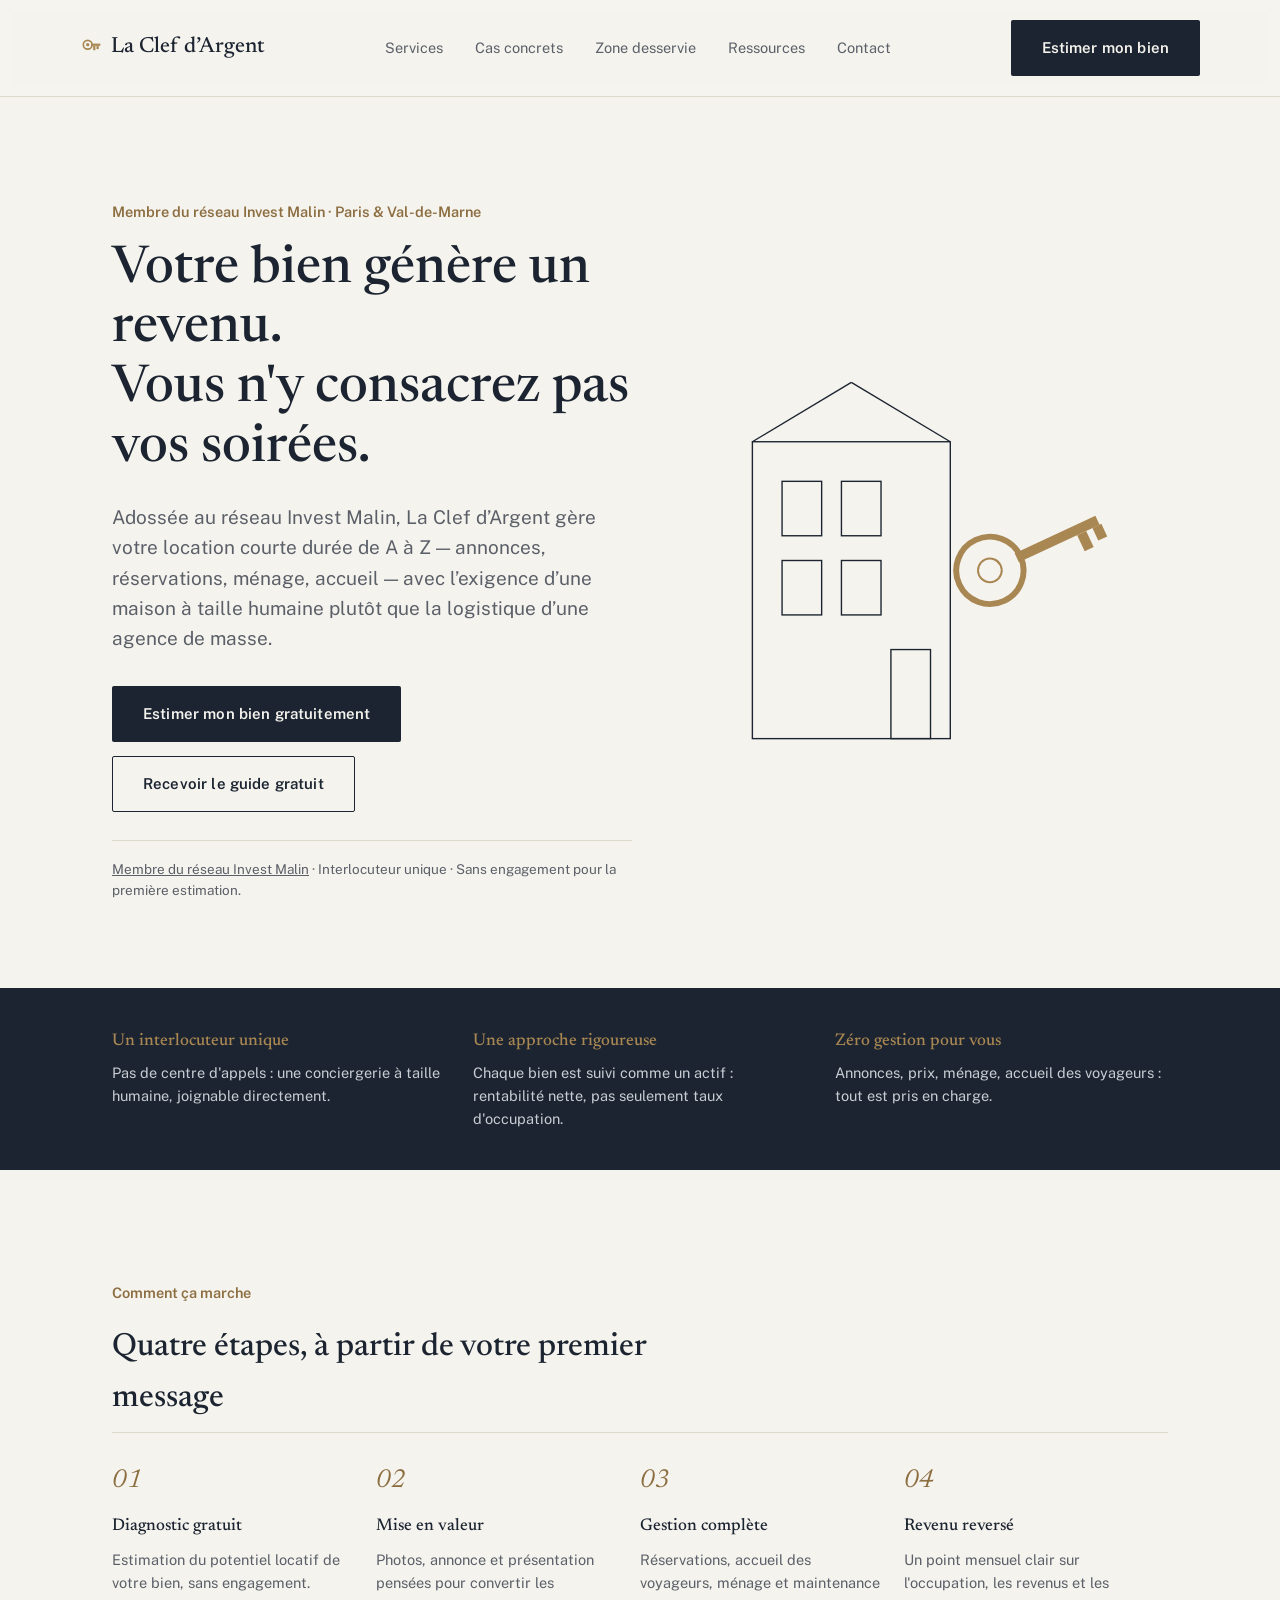
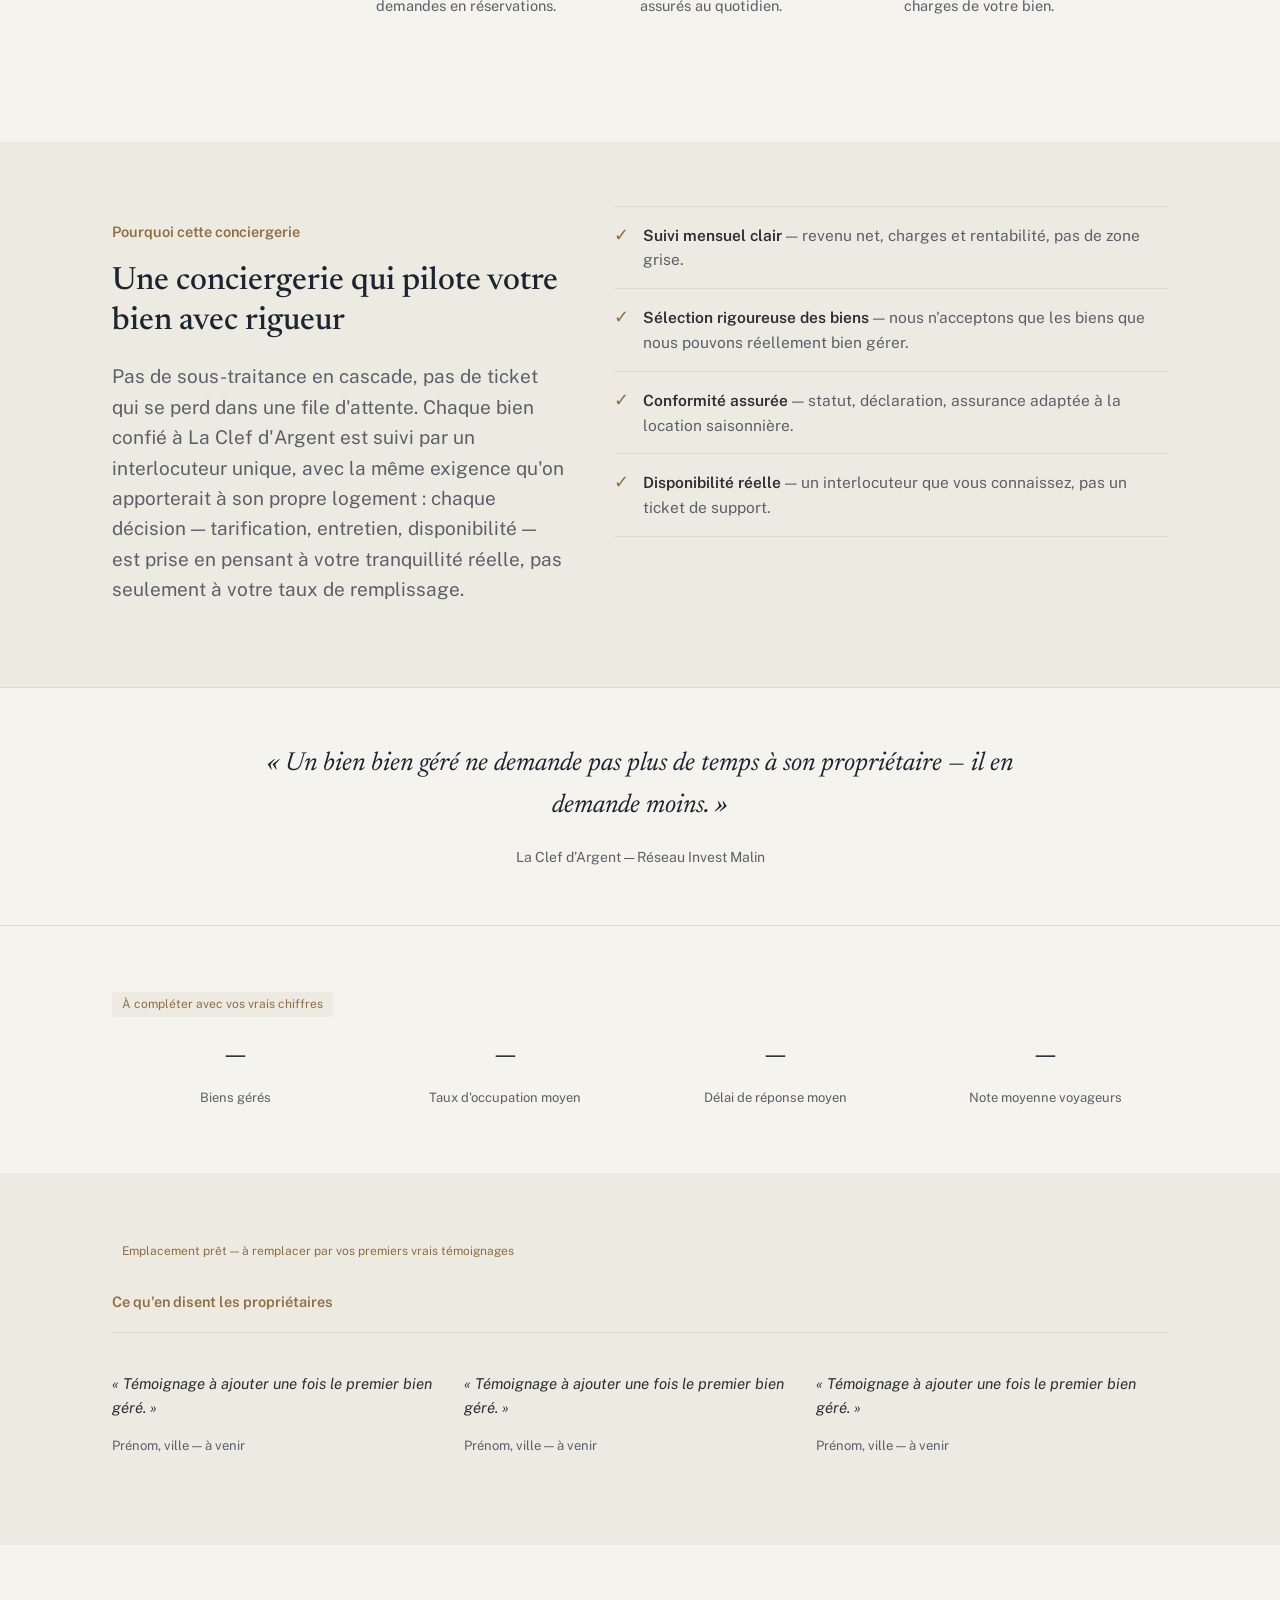
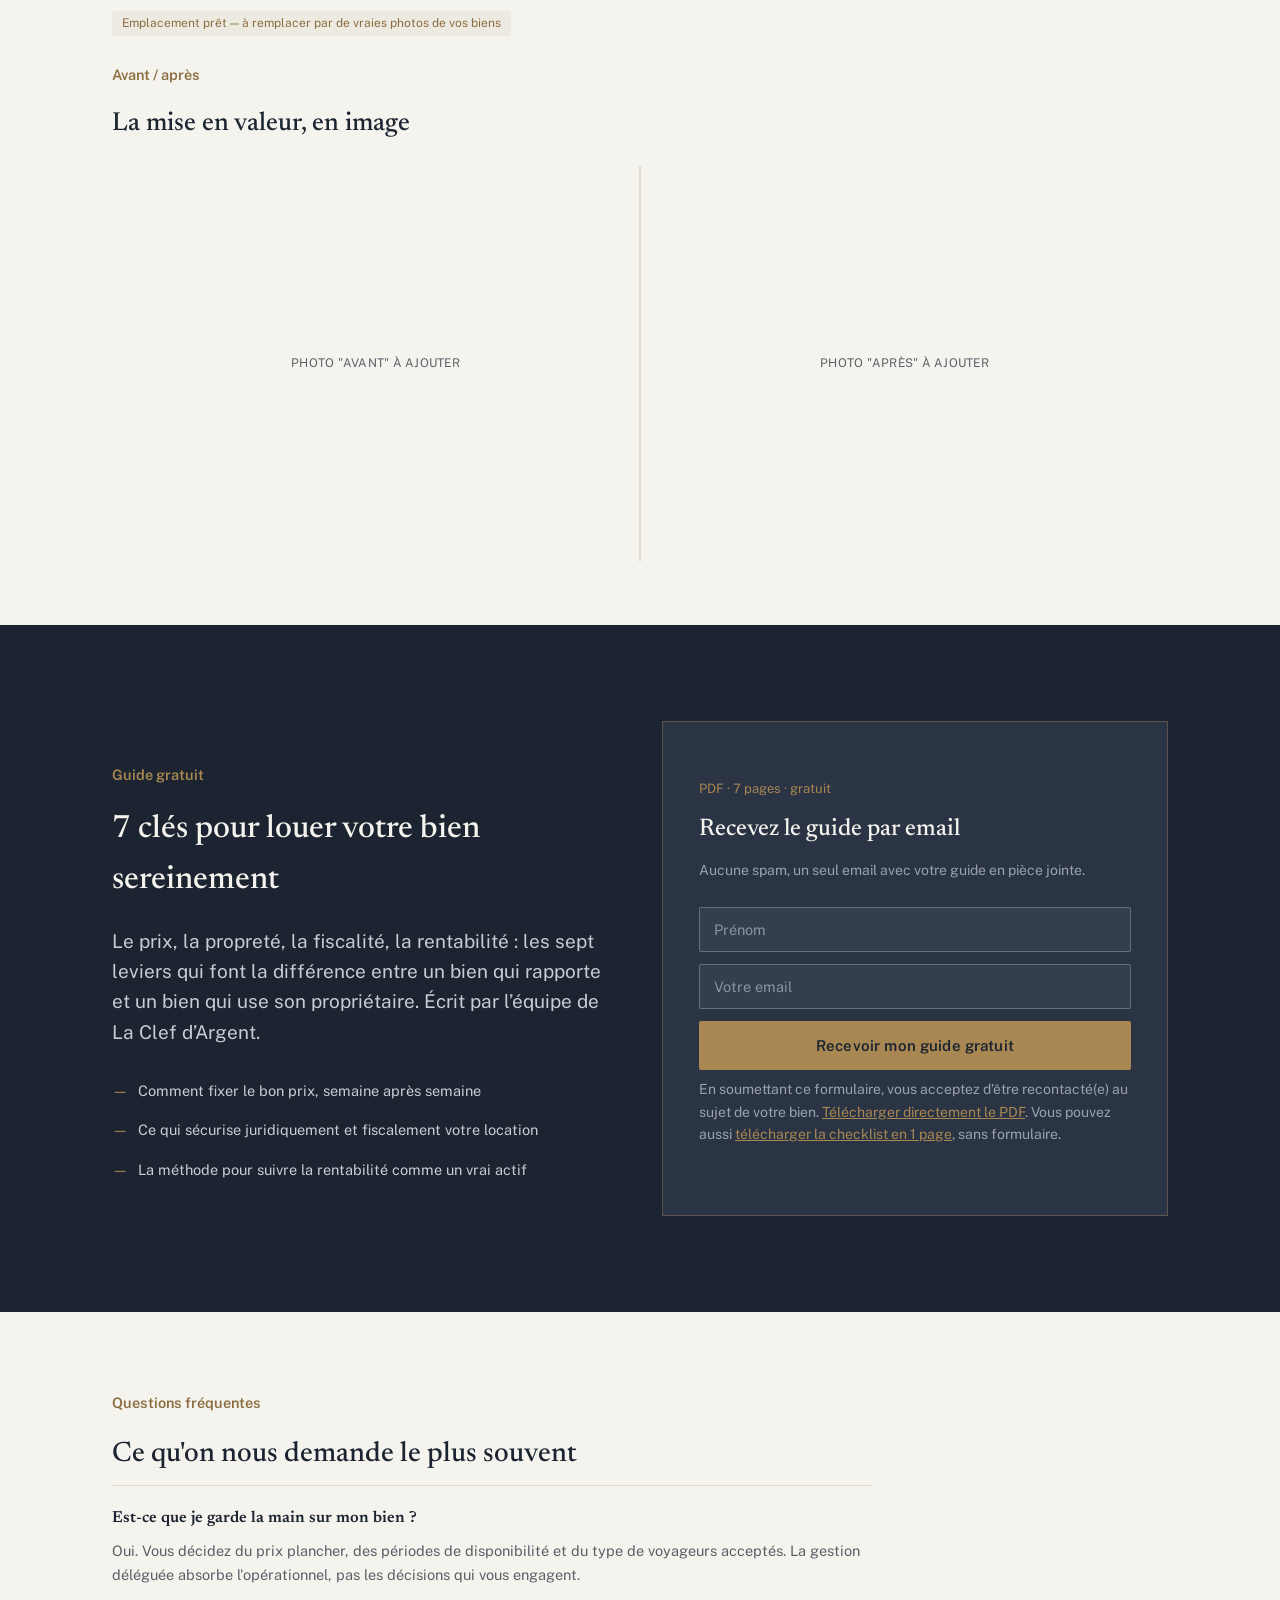
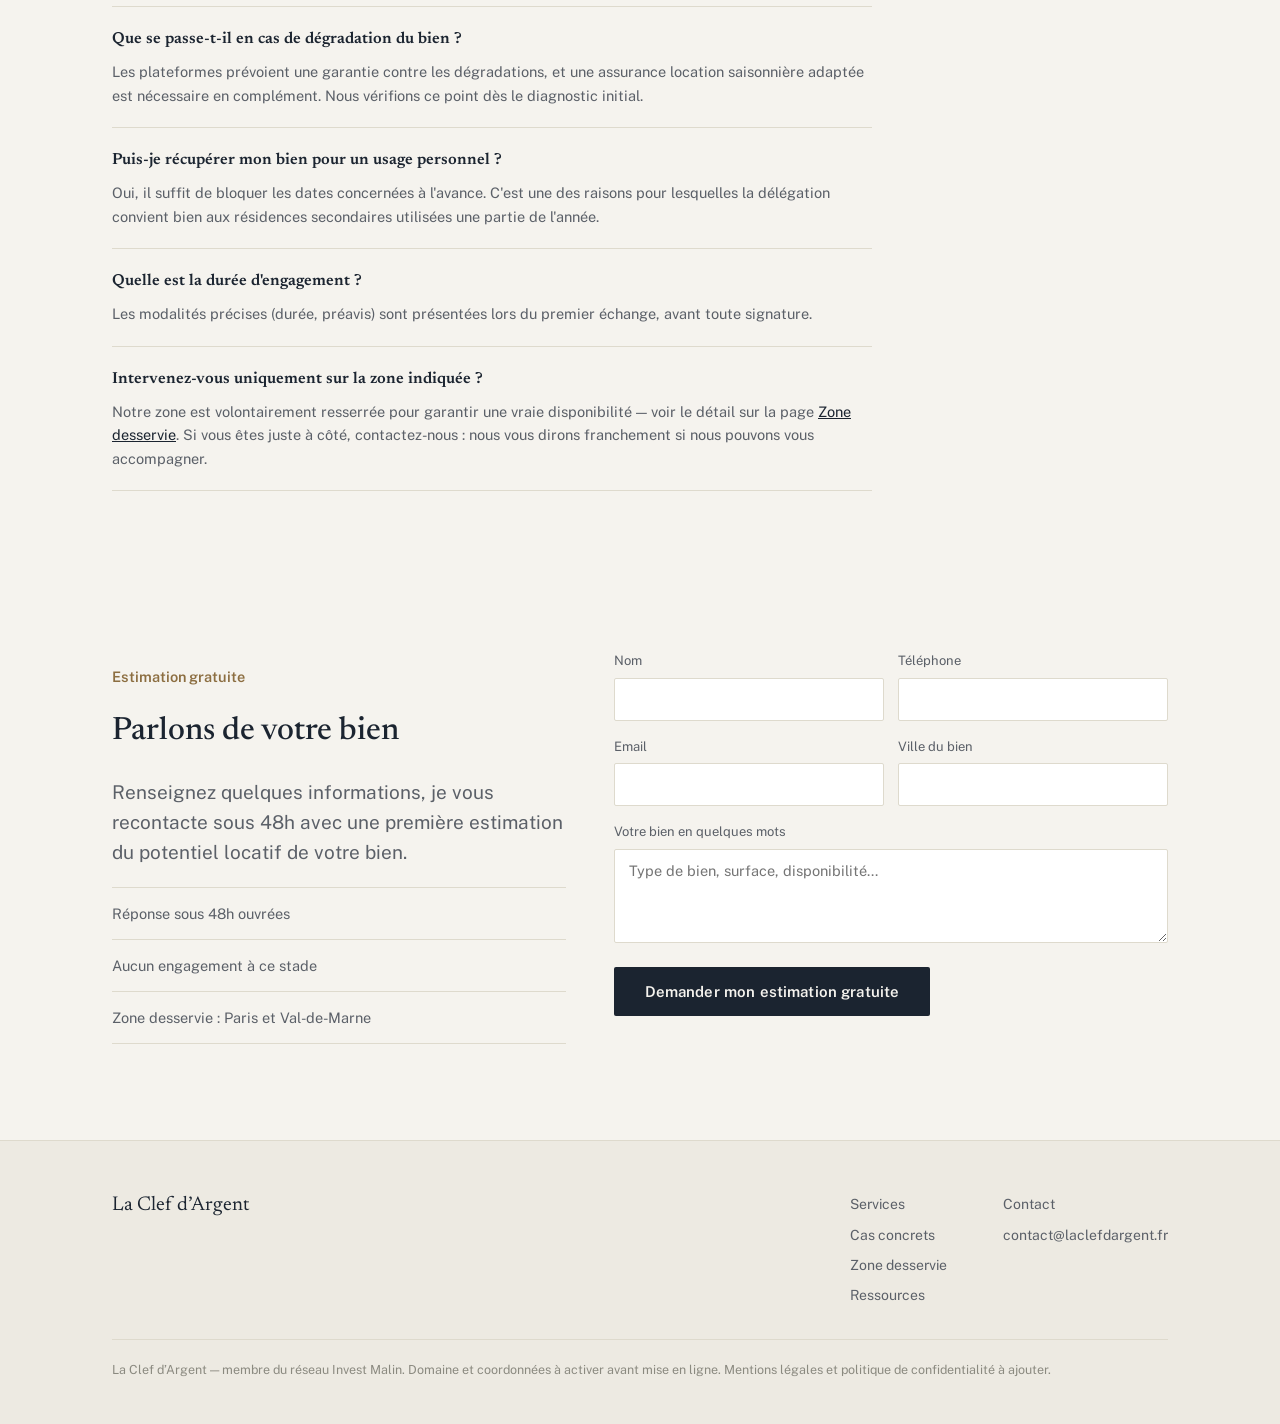
==== index.html @ 1cd30d3f "Add files via upload" ====
<!DOCTYPE html>
<html lang="fr">
<head>
<meta charset="UTF-8">
<meta name="viewport" content="width=device-width, initial-scale=1.0">
<title>La Clef d’Argent — Conciergerie Haut de Gamme | Réseau Invest Malin</title>
<meta name="description" content="La Clef d’Argent, conciergerie haut de gamme membre du réseau Invest Malin. Un interlocuteur unique pour la gestion de votre bien, de A à Z. Guide gratuit et estimation offerte.">
<link rel="preconnect" href="https://fonts.googleapis.com">
<link rel="preconnect" href="https://fonts.gstatic.com" crossorigin>
<link href="https://fonts.googleapis.com/css2?family=Newsreader:ital,opsz,wght@0,6..72,400;0,6..72,500;0,6..72,600;1,6..72,400&family=Public+Sans:wght@400;500;600&display=swap" rel="stylesheet">
<link rel="stylesheet" href="styles.css">
</head>
<body>

<header>
  <div class="wrap nav">
    <a href="#top" class="brand"><span class="brand-mark" aria-hidden="true"><svg viewBox="0 0 40 40" width="22" height="22"><circle cx="14" cy="14" r="8" fill="none" stroke="#A98753" stroke-width="3"/><circle cx="14" cy="14" r="3" fill="#A98753"/><rect x="20" y="12" width="17" height="4" fill="#A98753"/><rect x="30" y="16" width="4" height="6" fill="#A98753"/><rect x="24" y="16" width="4" height="8" fill="#A98753"/></svg></span>La Clef d’Argent</a>
    <nav class="navlinks">
      <a href="services.html">Services</a>
      <a href="cas-concrets.html">Cas concrets</a>
      <a href="zone-desservie.html">Zone desservie</a>
      <a href="ressources.html">Ressources</a>
      <a href="#contact">Contact</a>
    </nav>
    <a href="#contact" class="btn btn-primary nav-cta">Estimer mon bien</a>
  </div>
</header>

<section class="hero" id="top">
  <div class="wrap hero-grid">
    <div>
      <p class="kicker">Membre du réseau Invest Malin · Paris &amp; Val-de-Marne</p>
      <h1>Votre bien génère un revenu.<br>Vous n'y consacrez pas vos soirées.</h1>
      <p class="lead">Adossée au réseau Invest Malin, La Clef d’Argent gère votre location courte durée de A à Z — annonces, réservations, ménage, accueil — avec l’exigence d’une maison à taille humaine plutôt que la logistique d’une agence de masse.</p>
      <div class="hero-ctas">
        <a href="#contact" class="btn btn-primary">Estimer mon bien gratuitement</a>
        <a href="#guide" class="btn btn-outline">Recevoir le guide gratuit</a>
      </div>
      <p class="trust-line"><a href="invest-malin.html" style="color:inherit; text-decoration:underline;">Membre du réseau Invest Malin</a> · Interlocuteur unique · Sans engagement pour la première estimation.</p>
    </div>
    <div aria-hidden="true">
      <svg viewBox="0 0 480 460" xmlns="http://www.w3.org/2000/svg" role="img" aria-label="Illustration d'une clé et d'un immeuble">
        <rect x="0" y="0" width="480" height="460" fill="none"/>
        <g fill="none" stroke="#1B2430" stroke-width="1.4">
          <rect x="60" y="120" width="200" height="300" />
          <rect x="90" y="160" width="40" height="55" />
          <rect x="150" y="160" width="40" height="55" />
          <rect x="90" y="240" width="40" height="55" />
          <rect x="150" y="240" width="40" height="55" />
          <rect x="200" y="330" width="40" height="90" />
          <line x1="60" y1="120" x2="160" y2="60" />
          <line x1="260" y1="120" x2="160" y2="60" />
        </g>
        <g transform="translate(300,250) rotate(-25)">
          <circle cx="0" cy="0" r="34" fill="none" stroke="#A98753" stroke-width="6"/>
          <circle cx="0" cy="0" r="12" fill="#F5F3EE" stroke="#A98753" stroke-width="2"/>
          <rect x="30" y="-5" width="90" height="10" fill="#A98753"/>
          <rect x="95" y="5" width="10" height="18" fill="#A98753"/>
          <rect x="112" y="5" width="10" height="14" fill="#A98753"/>
        </g>
      </svg>
    </div>
  </div>
</section>

<section class="stats">
  <div class="wrap stats-grid">
    <div class="stat">
      <h3>Un interlocuteur unique</h3>
      <p>Pas de centre d'appels : une conciergerie à taille humaine, joignable directement.</p>
    </div>
    <div class="stat">
      <h3>Une approche rigoureuse</h3>
      <p>Chaque bien est suivi comme un actif : rentabilité nette, pas seulement taux d'occupation.</p>
    </div>
    <div class="stat">
      <h3>Zéro gestion pour vous</h3>
      <p>Annonces, prix, ménage, accueil des voyageurs : tout est pris en charge.</p>
    </div>
  </div>
</section>

<section class="section" id="comment">
  <div class="wrap">
    <p class="kicker">Comment ça marche</p>
    <h2 style="font-size:32px; max-width:600px; margin-bottom:8px;">Quatre étapes, à partir de votre premier message</h2>
    <div class="steps">
      <div class="step">
        <div class="step-num">01</div>
        <h3>Diagnostic gratuit</h3>
        <p>Estimation du potentiel locatif de votre bien, sans engagement.</p>
      </div>
      <div class="step">
        <div class="step-num">02</div>
        <h3>Mise en valeur</h3>
        <p>Photos, annonce et présentation pensées pour convertir les demandes en réservations.</p>
      </div>
      <div class="step">
        <div class="step-num">03</div>
        <h3>Gestion complète</h3>
        <p>Réservations, accueil des voyageurs, ménage et maintenance assurés au quotidien.</p>
      </div>
      <div class="step">
        <div class="step-num">04</div>
        <h3>Revenu reversé</h3>
        <p>Un point mensuel clair sur l'occupation, les revenus et les charges de votre bien.</p>
      </div>
    </div>
  </div>
</section>

<section class="section-tight" id="pourquoi" style="background:var(--bone);">
  <div class="wrap split">
    <div>
      <p class="kicker">Pourquoi cette conciergerie</p>
      <h2>Une conciergerie qui pilote votre bien avec rigueur</h2>
      <p class="lead">Pas de sous-traitance en cascade, pas de ticket qui se perd dans une file d'attente. Chaque bien confié à La Clef d'Argent est suivi par un interlocuteur unique, avec la même exigence qu'on apporterait à son propre logement : chaque décision — tarification, entretien, disponibilité — est prise en pensant à votre tranquillité réelle, pas seulement à votre taux de remplissage.</p>
    </div>
    <ul class="checklist">
      <li><span class="check-mark">✓</span><span><strong>Suivi mensuel clair</strong> — revenu net, charges et rentabilité, pas de zone grise.</span></li>
      <li><span class="check-mark">✓</span><span><strong>Sélection rigoureuse des biens</strong> — nous n'acceptons que les biens que nous pouvons réellement bien gérer.</span></li>
      <li><span class="check-mark">✓</span><span><strong>Conformité assurée</strong> — statut, déclaration, assurance adaptée à la location saisonnière.</span></li>
      <li><span class="check-mark">✓</span><span><strong>Disponibilité réelle</strong> — un interlocuteur que vous connaissez, pas un ticket de support.</span></li>
    </ul>
  </div>
</section>

<section class="quote-block">
  <div class="wrap">
    <p>« Un bien bien géré ne demande pas plus de temps à son propriétaire — il en demande moins. »</p>
    <span>La Clef d’Argent — Réseau Invest Malin</span>
  </div>
</section>

<section class="section-tight">
  <div class="wrap">
    <span class="placeholder-note">À compléter avec vos vrais chiffres</span>
    <div class="counters">
      <div>
        <div class="counter-num">—</div>
        <div class="counter-label">Biens gérés</div>
      </div>
      <div>
        <div class="counter-num">—</div>
        <div class="counter-label">Taux d'occupation moyen</div>
      </div>
      <div>
        <div class="counter-num">—</div>
        <div class="counter-label">Délai de réponse moyen</div>
      </div>
      <div>
        <div class="counter-num">—</div>
        <div class="counter-label">Note moyenne voyageurs</div>
      </div>
    </div>
  </div>
</section>

<section class="section-tight" style="background:var(--bone);">
  <div class="wrap">
    <span class="placeholder-note">Emplacement prêt — à remplacer par vos premiers vrais témoignages</span>
    <p class="kicker">Ce qu'en disent les propriétaires</p>
    <div class="testimonial-grid">
      <div class="testimonial">
        <p>« Témoignage à ajouter une fois le premier bien géré. »</p>
        <span>Prénom, ville — à venir</span>
      </div>
      <div class="testimonial">
        <p>« Témoignage à ajouter une fois le premier bien géré. »</p>
        <span>Prénom, ville — à venir</span>
      </div>
      <div class="testimonial">
        <p>« Témoignage à ajouter une fois le premier bien géré. »</p>
        <span>Prénom, ville — à venir</span>
      </div>
    </div>
  </div>
</section>

<section class="section-tight">
  <div class="wrap">
    <span class="placeholder-note">Emplacement prêt — à remplacer par de vraies photos de vos biens</span>
    <p class="kicker">Avant / après</p>
    <h2 style="font-size:26px; max-width:600px; margin-bottom:20px;">La mise en valeur, en image</h2>
    <div class="beforeafter-grid">
      <div class="beforeafter-panel"><span>PHOTO "AVANT" À AJOUTER</span></div>
      <div class="beforeafter-panel"><span>PHOTO "APRÈS" À AJOUTER</span></div>
    </div>
  </div>
</section>

<section class="section guide-section" id="guide">
  <div class="wrap guide-grid">
    <div>
      <p class="kicker" style="color:var(--brass);">Guide gratuit</p>
      <h2>7 clés pour louer votre bien sereinement</h2>
      <p class="lead">Le prix, la propreté, la fiscalité, la rentabilité : les sept leviers qui font la différence entre un bien qui rapporte et un bien qui use son propriétaire. Écrit par l’équipe de La Clef d’Argent.</p>
      <ul class="guide-list">
        <li>Comment fixer le bon prix, semaine après semaine</li>
        <li>Ce qui sécurise juridiquement et fiscalement votre location</li>
        <li>La méthode pour suivre la rentabilité comme un vrai actif</li>
      </ul>
    </div>
    <div class="guide-cover">
      <p class="tag">PDF · 7 pages · gratuit</p>
      <h3>Recevez le guide par email</h3>
      <p>Aucune spam, un seul email avec votre guide en pièce jointe.</p>
      <form class="leadform" id="guideForm">
        <input type="text" name="prenom" placeholder="Prénom" required>
        <input type="email" name="email" placeholder="Votre email" required>
        <button type="submit" class="btn btn-brass">Recevoir mon guide gratuit</button>
        <p class="error-text" id="guideError">Merci de renseigner votre prénom et un email valide.</p>
        <p class="form-success" id="guideSuccess">Merci ! Votre guide est prêt à être téléchargé.</p>
      </form>
      <p class="form-note">En soumettant ce formulaire, vous acceptez d'être recontacté(e) au sujet de votre bien. <a href="./guide-gratuit-la-clef-dargent.pdf" style="color:var(--brass);" download>Télécharger directement le PDF</a>. Vous pouvez aussi <a href="./checklist-avant-de-confier-votre-bien.pdf" style="color:var(--brass);" download>télécharger la checklist en 1 page</a>, sans formulaire.</p>
    </div>
  </div>
</section>

<section class="section-tight">
  <div class="wrap">
    <p class="kicker">Questions fréquentes</p>
    <h2 style="font-size:28px; max-width:600px; margin-bottom:8px;">Ce qu'on nous demande le plus souvent</h2>
    <div style="max-width:760px;">
      <div class="faq-item">
        <h3>Est-ce que je garde la main sur mon bien ?</h3>
        <p>Oui. Vous décidez du prix plancher, des périodes de disponibilité et du type de voyageurs acceptés. La gestion déléguée absorbe l'opérationnel, pas les décisions qui vous engagent.</p>
      </div>
      <div class="faq-item">
        <h3>Que se passe-t-il en cas de dégradation du bien ?</h3>
        <p>Les plateformes prévoient une garantie contre les dégradations, et une assurance location saisonnière adaptée est nécessaire en complément. Nous vérifions ce point dès le diagnostic initial.</p>
      </div>
      <div class="faq-item">
        <h3>Puis-je récupérer mon bien pour un usage personnel ?</h3>
        <p>Oui, il suffit de bloquer les dates concernées à l'avance. C'est une des raisons pour lesquelles la délégation convient bien aux résidences secondaires utilisées une partie de l'année.</p>
      </div>
      <div class="faq-item">
        <h3>Quelle est la durée d'engagement ?</h3>
        <p>Les modalités précises (durée, préavis) sont présentées lors du premier échange, avant toute signature.</p>
      </div>
      <div class="faq-item">
        <h3>Intervenez-vous uniquement sur la zone indiquée ?</h3>
        <p>Notre zone est volontairement resserrée pour garantir une vraie disponibilité — voir le détail sur la page <a href="zone-desservie.html" style="color:var(--navy);">Zone desservie</a>. Si vous êtes juste à côté, contactez-nous : nous vous dirons franchement si nous pouvons vous accompagner.</p>
      </div>
    </div>
  </div>
</section>

<section class="section" id="contact">
  <div class="wrap contact-grid">
    <div>
      <p class="kicker">Estimation gratuite</p>
      <h2>Parlons de votre bien</h2>
      <p class="lead">Renseignez quelques informations, je vous recontacte sous 48h avec une première estimation du potentiel locatif de votre bien.</p>
      <div class="checklist" style="margin-top:12px;">
        <div style="padding:14px 0; border-top:1px solid var(--line); font-size:14.5px; color:var(--ink-soft);">Réponse sous 48h ouvrées</div>
        <div style="padding:14px 0; border-top:1px solid var(--line); font-size:14.5px; color:var(--ink-soft);">Aucun engagement à ce stade</div>
        <div style="padding:14px 0; border-top:1px solid var(--line); border-bottom:1px solid var(--line); font-size:14.5px; color:var(--ink-soft);">Zone desservie : Paris et Val-de-Marne</div>
      </div>
    </div>
    <form class="contact-form" id="contactForm" novalidate>
      <div class="field-row">
        <div class="field">
          <label for="nom">Nom</label>
          <input type="text" id="nom" name="nom" required>
        </div>
        <div class="field">
          <label for="tel">Téléphone</label>
          <input type="tel" id="tel" name="tel" required>
        </div>
      </div>
      <div class="field-row">
        <div class="field">
          <label for="email2">Email</label>
          <input type="email" id="email2" name="email" required>
        </div>
        <div class="field">
          <label for="ville">Ville du bien</label>
          <input type="text" id="ville" name="ville" required>
        </div>
      </div>
      <div class="field">
        <label for="message">Votre bien en quelques mots</label>
        <textarea id="message" name="message" rows="4" placeholder="Type de bien, surface, disponibilité..."></textarea>
      </div>
      <p class="error-text" id="contactError">Merci de renseigner votre nom, téléphone, email et la ville du bien.</p>
      <p class="form-success" id="contactSuccess" style="color:var(--green);">Merci, votre demande a bien été envoyée. Je vous recontacte sous 48h.</p>
      <button type="submit" class="btn btn-primary">Demander mon estimation gratuite</button>
    </form>
  </div>
</section>

<footer>
  <div class="wrap">
    <div class="footer-grid">
      <div class="footer-brand">La Clef d’Argent</div>
      <div class="footer-cols">
        <div>
          <a href="services.html">Services</a>
          <a href="cas-concrets.html">Cas concrets</a>
          <a href="zone-desservie.html">Zone desservie</a>
          <a href="ressources.html">Ressources</a>
        </div>
        <div>
          <a href="#contact">Contact</a>
          <a href="mailto:contact@laclefdargent.fr">contact@laclefdargent.fr</a>
        </div>
      </div>
    </div>
    <p class="fine">La Clef d’Argent — membre du réseau Invest Malin. Domaine et coordonnées à activer avant mise en ligne. Mentions légales et politique de confidentialité à ajouter.</p>
  </div>
</footer>

<script>
  function isValidEmail(v){ return /^[^\s@]+@[^\s@]+\.[^\s@]+$/.test(v); }

  var guideForm = document.getElementById('guideForm');
  guideForm.addEventListener('submit', function(e){
    e.preventDefault();
    var prenom = guideForm.prenom.value.trim();
    var email = guideForm.email.value.trim();
    var err = document.getElementById('guideError');
    var ok = document.getElementById('guideSuccess');
    if(!prenom || !isValidEmail(email)){
      err.style.display = 'block';
      ok.style.display = 'none';
      return;
    }
    err.style.display = 'none';
    ok.style.display = 'block';
    // TODO : brancher ce formulaire sur Formspree, Brevo ou tout service d'emailing
    // pour recevoir les leads et déclencher l'envoi automatique du PDF.
    window.location.href = './guide-gratuit-la-clef-dargent.pdf';
  });

  var contactForm = document.getElementById('contactForm');
  contactForm.addEventListener('submit', function(e){
    e.preventDefault();
    var nom = contactForm.nom.value.trim();
    var tel = contactForm.tel.value.trim();
    var email = contactForm.email.value.trim();
    var ville = contactForm.ville.value.trim();
    var err = document.getElementById('contactError');
    var ok = document.getElementById('contactSuccess');
    if(!nom || !tel || !isValidEmail(email) || !ville){
      err.style.display = 'block';
      ok.style.display = 'none';
      return;
    }
    err.style.display = 'none';
    ok.style.display = 'block';
    contactForm.reset();
    // TODO : brancher ce formulaire sur Formspree, Brevo ou tout service d'emailing
    // pour recevoir les demandes d'estimation par email.
  });
</script>

</body>
</html>
---- styles.css ----
:root{
    --navy:#1B2430;
    --navy-soft:#2A3444;
    --bone:#EDEAE2;
    --bone-2:#F5F3EE;
    --brass:#A98753;
    --brass-dark:#8C6E41;
    --ink:#2B2E33;
    --ink-soft:#5B6068;
    --green:#3F4B3B;
    --line:#DEDACD;
    --danger:#9B4A3F;
  }
  *{box-sizing:border-box;}
  html{scroll-behavior:smooth;}
  body{
    margin:0;
    font-family:'Public Sans', sans-serif;
    color:var(--ink);
    background:var(--bone-2);
    line-height:1.6;
  }
  h1,h2,h3,.serif{font-family:'Newsreader', serif;}
  h1,h2,h3{color:var(--navy); font-weight:500; margin:0;}
  a{color:inherit;}
  img,svg{max-width:100%; display:block;}
  .wrap{max-width:1120px; margin:0 auto; padding:0 32px;}
  .section{padding:96px 0;}
  .section-tight{padding:64px 0;}
  .lead{font-size:19px; color:var(--ink-soft); max-width:640px;}
  .btn{
    display:inline-flex; align-items:center; justify-content:center;
    padding:15px 30px; border-radius:2px; font-size:15px; font-weight:600;
    text-decoration:none; cursor:pointer; border:1px solid transparent;
    font-family:'Public Sans', sans-serif; letter-spacing:.01em;
  }
  .btn-primary{background:var(--navy); color:var(--bone-2);}
  .btn-primary:hover{background:var(--navy-soft);}
  .btn-outline{border-color:var(--navy); color:var(--navy); background:transparent;}
  .btn-outline:hover{background:rgba(27,36,48,0.06);}
  .btn-brass{background:var(--brass); color:var(--navy);}
  .btn-brass:hover{background:var(--brass-dark); color:var(--bone-2);}

  /* Header */
  header{
    position:sticky; top:0; z-index:50;
    background:rgba(245,243,238,0.92); backdrop-filter:blur(6px);
    border-bottom:1px solid var(--line);
  }
  .nav{display:flex; align-items:center; justify-content:space-between; padding:20px 0;}
  .brand{font-family:'Newsreader', serif; font-size:22px; font-weight:500; color:var(--navy); text-decoration:none; display:inline-flex; align-items:center; gap:9px;}
  .brand-mark{display:inline-flex; flex-shrink:0;}
  .brand em{font-style:italic; color:var(--brass-dark);}
  .navlinks{display:flex; gap:32px; align-items:center;}
  .navlinks a{font-size:14.5px; text-decoration:none; color:var(--ink-soft);}
  .navlinks a:hover{color:var(--navy);}
  .nav-cta{display:none;}
  @media(min-width:860px){.nav-cta{display:inline-flex;}}
  .navlinks{display:none;}
  @media(min-width:860px){.navlinks{display:flex;}}

  /* Hero */
  .hero{padding:88px 0 72px; background:var(--bone-2);}
  .hero-grid{display:grid; grid-template-columns:1fr; gap:56px; align-items:center;}
  @media(min-width:900px){.hero-grid{grid-template-columns:1.05fr 0.95fr;}}
  .kicker{color:var(--brass-dark); font-size:14.5px; font-weight:600; margin-bottom:18px;}
  .hero h1{font-size:44px; line-height:1.15; margin-bottom:22px;}
  @media(min-width:640px){.hero h1{font-size:52px;}}
  .hero .lead{margin-bottom:32px;}
  .hero-ctas{display:flex; flex-wrap:wrap; gap:14px; margin-bottom:28px;}
  .trust-line{font-size:13.5px; color:var(--ink-soft); border-top:1px solid var(--line); padding-top:18px; max-width:520px;}

  /* Stats bar */
  .stats{background:var(--navy); color:var(--bone-2); padding:40px 0;}
  .stats-grid{display:grid; grid-template-columns:1fr; gap:28px;}
  @media(min-width:700px){.stats-grid{grid-template-columns:repeat(3,1fr);}}
  .stat h3{color:var(--brass); font-size:17px; margin-bottom:6px;}
  .stat p{color:#C9CDD3; font-size:14.5px; margin:0;}

  /* Steps */
  .steps{display:grid; grid-template-columns:1fr; gap:0;}
  @media(min-width:760px){.steps{grid-template-columns:repeat(4,1fr);}}
  .step{padding:28px 24px 28px 0; border-top:1px solid var(--line);}
  .step-num{font-family:'Newsreader', serif; font-style:italic; color:var(--brass-dark); font-size:26px; margin-bottom:10px;}
  .step h3{font-size:17px; margin-bottom:8px;}
  .step p{font-size:14.5px; color:var(--ink-soft); margin:0;}

  /* Two column editorial */
  .split{display:grid; grid-template-columns:1fr; gap:48px; align-items:start;}
  @media(min-width:900px){.split{grid-template-columns:0.9fr 1.1fr;}}
  .split h2{font-size:32px; margin-bottom:20px; line-height:1.25;}
  .checklist{list-style:none; margin:0; padding:0;}
  .checklist li{display:flex; gap:14px; padding:16px 0; border-top:1px solid var(--line); font-size:15.5px; color:var(--ink-soft);}
  .checklist li:last-child{border-bottom:1px solid var(--line);}
  .checklist strong{color:var(--ink); font-weight:600;}
  .check-mark{color:var(--brass-dark); flex-shrink:0; font-family:'Newsreader',serif; font-size:18px;}

  /* Guide (lead magnet) */
  .guide-section{background:var(--navy); color:var(--bone-2);}
  .guide-grid{display:grid; grid-template-columns:1fr; gap:44px; align-items:center;}
  @media(min-width:900px){.guide-grid{grid-template-columns:1fr 1fr;}}
  .guide-section h2{color:var(--bone-2); font-size:32px; margin-bottom:16px;}
  .guide-section .lead{color:#C9CDD3;}
  .guide-list{margin:24px 0 0; padding:0; list-style:none;}
  .guide-list li{font-size:14.5px; color:#C9CDD3; padding:8px 0; display:flex; gap:10px;}
  .guide-list li:before{content:"—"; color:var(--brass);}
  .guide-cover{
    background:var(--navy-soft); border:1px solid rgba(169,135,83,0.4);
    padding:44px 36px; position:relative;
  }
  .guide-cover .tag{color:var(--brass); font-size:13px; margin-bottom:14px;}
  .guide-cover h3{color:var(--bone-2); font-size:24px; line-height:1.3; margin-bottom:10px;}
  .guide-cover p{color:#9BA2AE; font-size:14px; margin-bottom:26px;}

  form.leadform{display:flex; flex-direction:column; gap:12px;}
  form.leadform input{
    padding:13px 14px; border:1px solid rgba(255,255,255,0.25); background:rgba(255,255,255,0.05);
    color:var(--bone-2); font-family:'Public Sans',sans-serif; font-size:14.5px; border-radius:2px;
  }
  form.leadform input::placeholder{color:#8B93A0;}
  form.leadform input:focus{outline:none; border-color:var(--brass);}
  .form-note{font-size:12px; color:#8B93A0; margin-top:8px;}
  .form-success{display:none; color:#BFD8C6; font-size:14.5px; padding-top:6px;}

  /* Testimonial-style quote */
  .quote-block{border-top:1px solid var(--line); border-bottom:1px solid var(--line); padding:56px 0; text-align:center;}
  .quote-block p{font-family:'Newsreader', serif; font-style:italic; font-size:26px; color:var(--navy); max-width:760px; margin:0 auto 16px;}
  .quote-block span{font-size:14px; color:var(--ink-soft);}

  /* Contact / final CTA */
  .contact-grid{display:grid; grid-template-columns:1fr; gap:48px;}
  @media(min-width:900px){.contact-grid{grid-template-columns:0.9fr 1.1fr;}}
  .contact-grid h2{font-size:32px; margin-bottom:16px;}
  .field-row{display:grid; grid-template-columns:1fr; gap:14px;}
  @media(min-width:560px){.field-row{grid-template-columns:1fr 1fr;}}
  .contact-form label{display:block; font-size:13px; color:var(--ink-soft); margin-bottom:6px;}
  .contact-form input, .contact-form textarea{
    width:100%; padding:12px 14px; border:1px solid var(--line); background:#fff;
    font-family:'Public Sans',sans-serif; font-size:14.5px; border-radius:2px; color:var(--ink);
  }
  .contact-form input:focus, .contact-form textarea:focus{outline:none; border-color:var(--brass-dark);}
  .contact-form .field{margin-bottom:16px;}
  .error-text{color:var(--danger); font-size:12.5px; margin-top:4px; display:none;}

  footer{background:var(--bone); border-top:1px solid var(--line); padding:48px 0 32px;}
  .footer-grid{display:flex; flex-wrap:wrap; justify-content:space-between; gap:24px; margin-bottom:28px;}
  .footer-brand{font-family:'Newsreader', serif; font-size:20px; color:var(--navy);}
  .footer-cols{display:flex; gap:56px; flex-wrap:wrap;}
  .footer-cols div{font-size:14px; color:var(--ink-soft);}
  .footer-cols a{text-decoration:none; color:var(--ink-soft); display:block; padding:4px 0;}
  .footer-cols a:hover{color:var(--navy);}
  .fine{font-size:12.5px; color:#8B8A80; border-top:1px solid var(--line); padding-top:20px;}

/* Content pages (zone desservie, blog) */
.breadcrumb{font-size:13px; color:var(--ink-soft); padding:18px 0 0;}
.breadcrumb a{color:var(--ink-soft); text-decoration:none;}
.breadcrumb a:hover{color:var(--navy);}
.page-hero{padding:36px 0 48px; border-bottom:1px solid var(--line);}
.page-hero h1{font-size:36px; line-height:1.2; max-width:760px;}
@media(min-width:640px){.page-hero h1{font-size:42px;}}
.page-hero .lead{margin-top:16px;}
.article-meta{font-size:13.5px; color:var(--ink-soft); margin-top:14px;}
.prose{max-width:700px;}
.prose p{font-size:16.5px; color:var(--ink); margin:0 0 20px;}
.prose h2{font-size:24px; margin:44px 0 14px;}
.prose h3{font-size:19px; margin:32px 0 10px;}
.prose ul{margin:0 0 20px; padding-left:20px;}
.prose li{font-size:16px; color:var(--ink); margin-bottom:8px;}
.callout{background:var(--bone); border-left:3px solid var(--brass-dark); padding:20px 24px; margin:32px 0; font-size:15px; color:var(--ink-soft);}
.callout strong{color:var(--ink);}

.commune-grid{display:grid; grid-template-columns:1fr; gap:0; margin-top:8px;}
@media(min-width:700px){.commune-grid{grid-template-columns:1fr 1fr;}}
.commune-item{padding:20px 24px 20px 0; border-top:1px solid var(--line);}
.commune-item h3{font-size:17px; margin-bottom:6px;}
.commune-item p{font-size:14.5px; color:var(--ink-soft); margin:0;}

.check-item{display:flex; gap:14px; padding:16px 0; border-top:1px solid var(--line); font-size:15.5px; color:var(--ink-soft); align-items:flex-start;}
.check-item:last-child{border-bottom:1px solid var(--line);}
.check-item strong{color:var(--ink); font-weight:600;}
.check-box{flex-shrink:0; width:18px; height:18px; border:1.5px solid var(--brass-dark); margin-top:2px;}

/* Simulator */
.sim-grid{display:grid; grid-template-columns:1fr; gap:32px;}
@media(min-width:900px){.sim-grid{grid-template-columns:1fr 1fr;}}
.sim-card{background:#fff; border:1px solid var(--line); padding:28px 26px;}
.sim-card h3{font-size:16px; margin-bottom:18px;}
.sim-field{margin-bottom:16px;}
.sim-field label{display:block; font-size:13px; color:var(--ink-soft); margin-bottom:6px;}
.sim-field select, .sim-field input{
  width:100%; padding:11px 12px; border:1px solid var(--line); background:#fff;
  font-family:'Public Sans',sans-serif; font-size:14.5px; border-radius:2px; color:var(--ink);
}
.sim-field select:focus, .sim-field input:focus{outline:none; border-color:var(--brass-dark);}
.sim-field-row{display:grid; grid-template-columns:1fr 1fr; gap:12px;}
.sim-check{display:flex; align-items:center; gap:8px; font-size:13.5px; color:var(--ink-soft); margin-bottom:16px;}
.sim-check input{width:auto;}
.sim-note{font-size:12px; color:var(--ink-soft); margin-top:4px;}
.sim-flag{display:inline-block; font-size:11px; padding:2px 8px; border-radius:2px; margin-left:6px; vertical-align:middle;}
.sim-flag-verified{background:#E4ECE6; color:var(--green);}
.sim-flag-check{background:#F3E8D9; color:var(--brass-dark);}

.sim-result{background:var(--navy); color:var(--bone-2); padding:28px 26px;}
.sim-result h3{color:var(--bone-2); font-size:16px; margin-bottom:18px;}
.sim-line{display:flex; justify-content:space-between; padding:10px 0; border-top:1px solid rgba(255,255,255,0.12); font-size:14px; color:#C9CDD3;}
.sim-line strong{color:var(--bone-2);}
.sim-total{display:flex; justify-content:space-between; padding:16px 0 4px; margin-top:6px; border-top:1px solid var(--brass); font-size:19px; color:var(--brass); font-family:'Newsreader',serif;}
.sim-disclaimer{background:var(--bone); border-left:3px solid var(--brass-dark); padding:16px 20px; font-size:13px; color:var(--ink-soft); margin-top:24px;}

/* Homepage trust sections */
.counters{display:grid; grid-template-columns:repeat(2,1fr); gap:24px; text-align:center;}
@media(min-width:700px){.counters{grid-template-columns:repeat(4,1fr);}}
.counter-num{font-family:'Newsreader',serif; font-size:34px; color:var(--navy);}
.counter-label{font-size:13px; color:var(--ink-soft); margin-top:4px;}

.testimonial-grid{display:grid; grid-template-columns:1fr; gap:0;}
@media(min-width:760px){.testimonial-grid{grid-template-columns:repeat(3,1fr);}}
.testimonial{padding:24px 24px 24px 0; border-top:1px solid var(--line);}
.testimonial p{font-size:15px; color:var(--ink); font-style:italic; margin-bottom:12px;}
.testimonial span{font-size:13px; color:var(--ink-soft);}

.beforeafter-grid{display:grid; grid-template-columns:1fr 1fr; gap:2px; background:var(--line);}
.beforeafter-panel{background:var(--bone-2); aspect-ratio:4/3; display:flex; align-items:center; justify-content:center; flex-direction:column; gap:8px;}
.beforeafter-panel span{font-size:12px; color:var(--ink-soft); letter-spacing:.02em;}

.faq-item{border-top:1px solid var(--line); padding:20px 0;}
.faq-item:last-child{border-bottom:1px solid var(--line);}
.faq-item h3{font-size:16px; margin-bottom:8px; font-weight:600; color:var(--navy);}
.faq-item p{font-size:14.5px; color:var(--ink-soft); margin:0;}

.placeholder-note{font-size:12px; color:var(--brass-dark); background:var(--bone); display:inline-block; padding:3px 10px; border-radius:2px; margin-bottom:12px;}
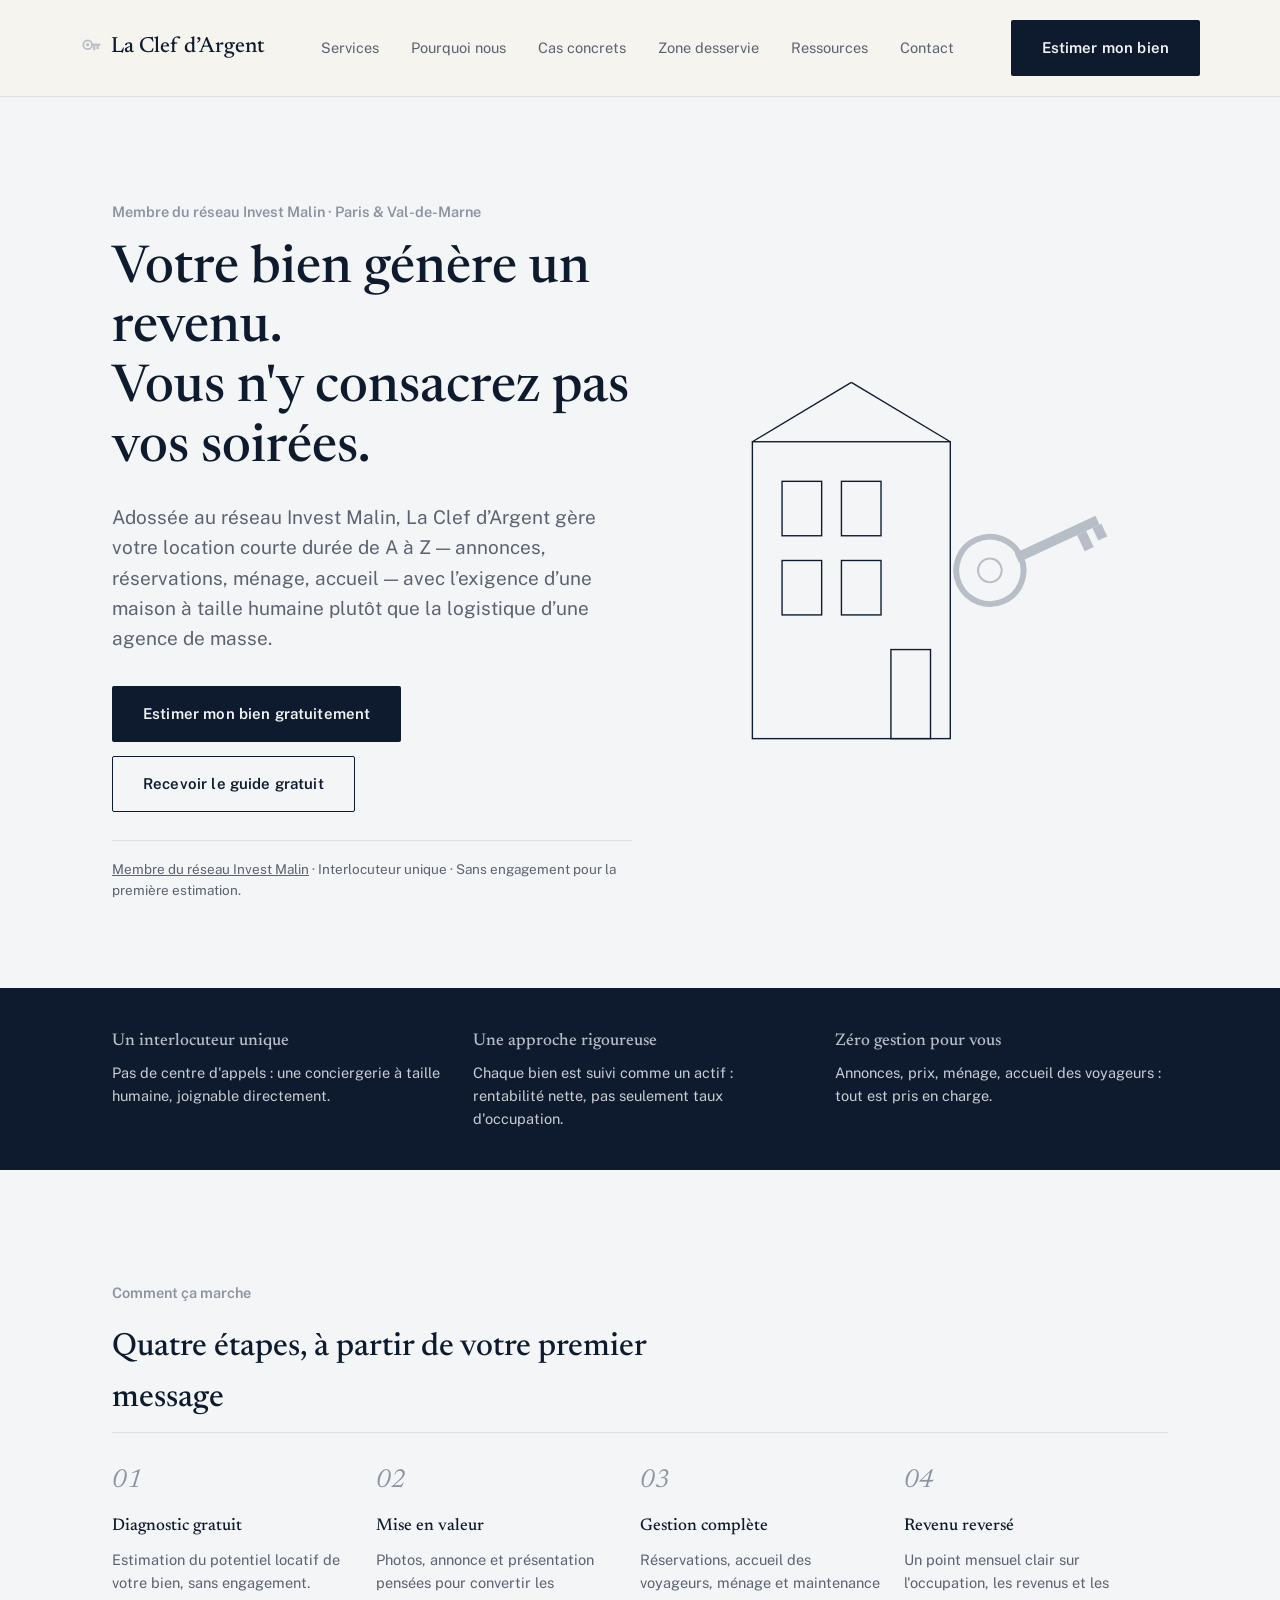
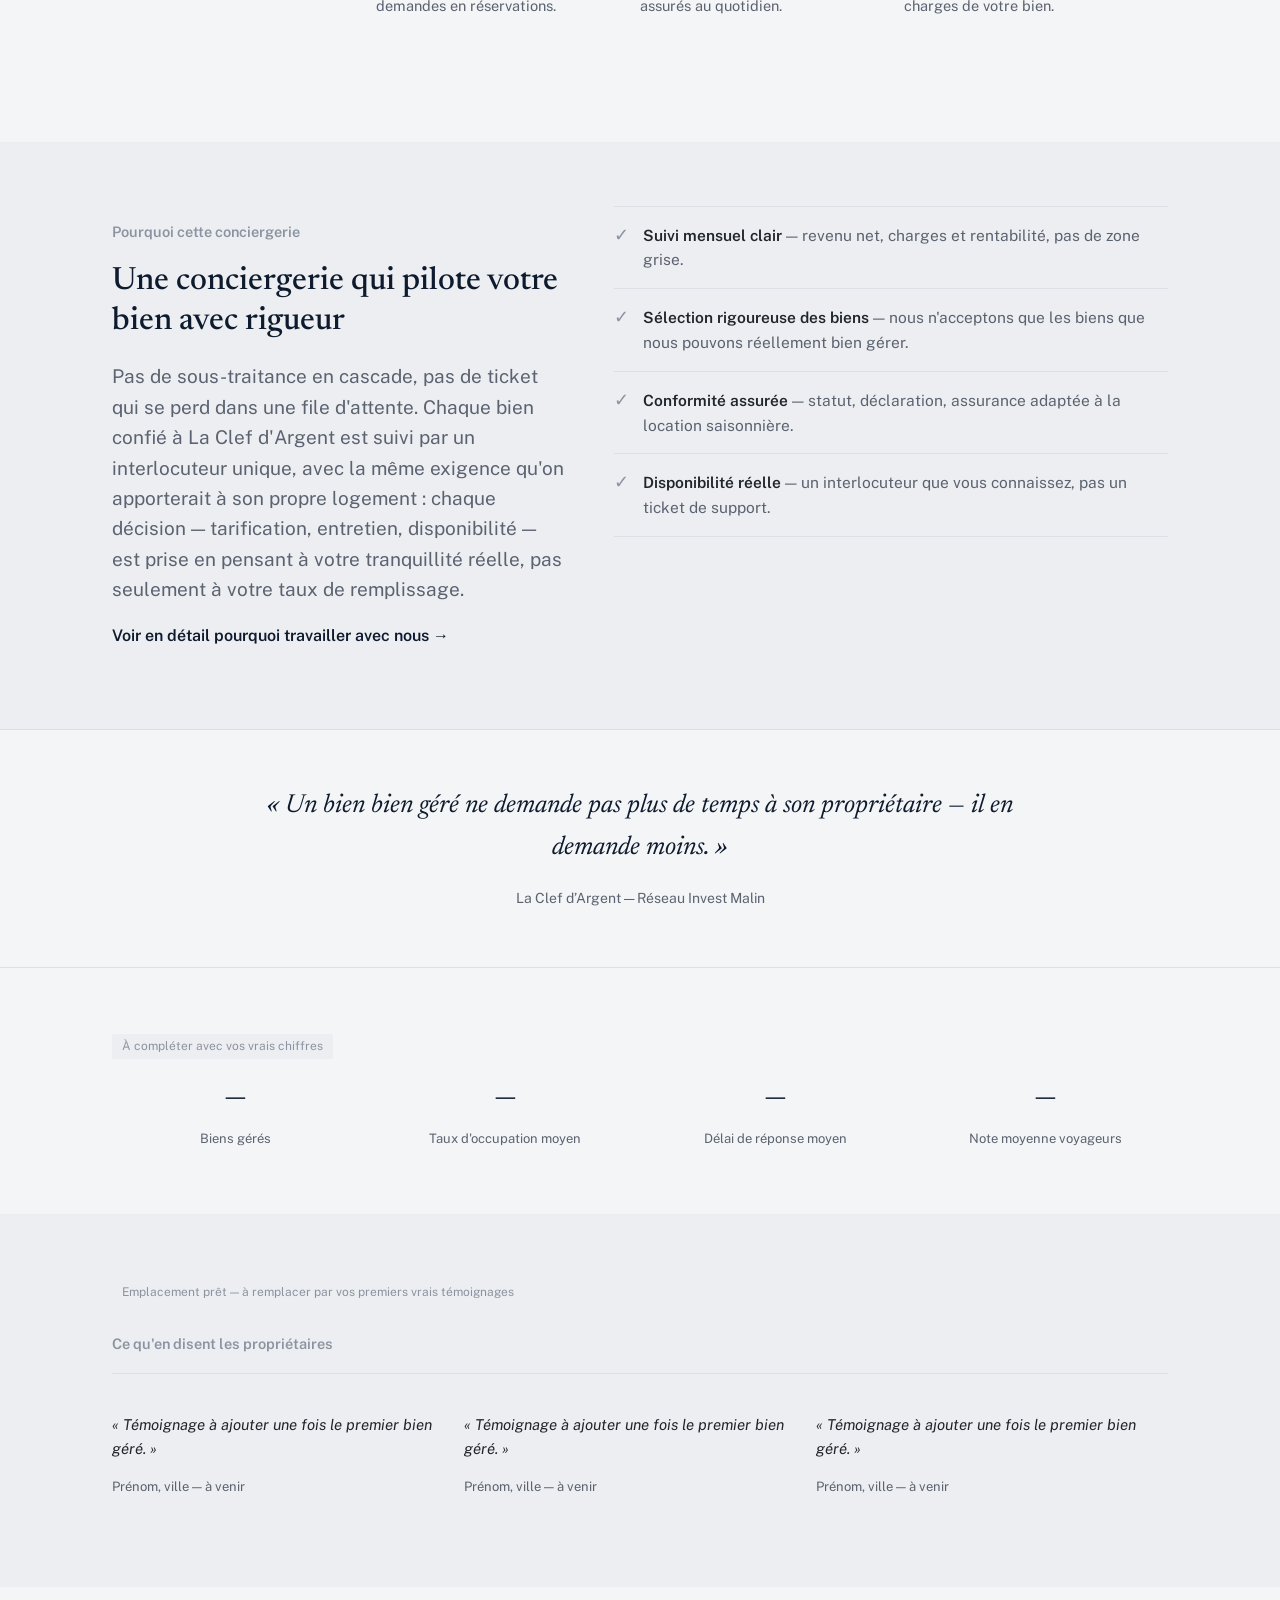
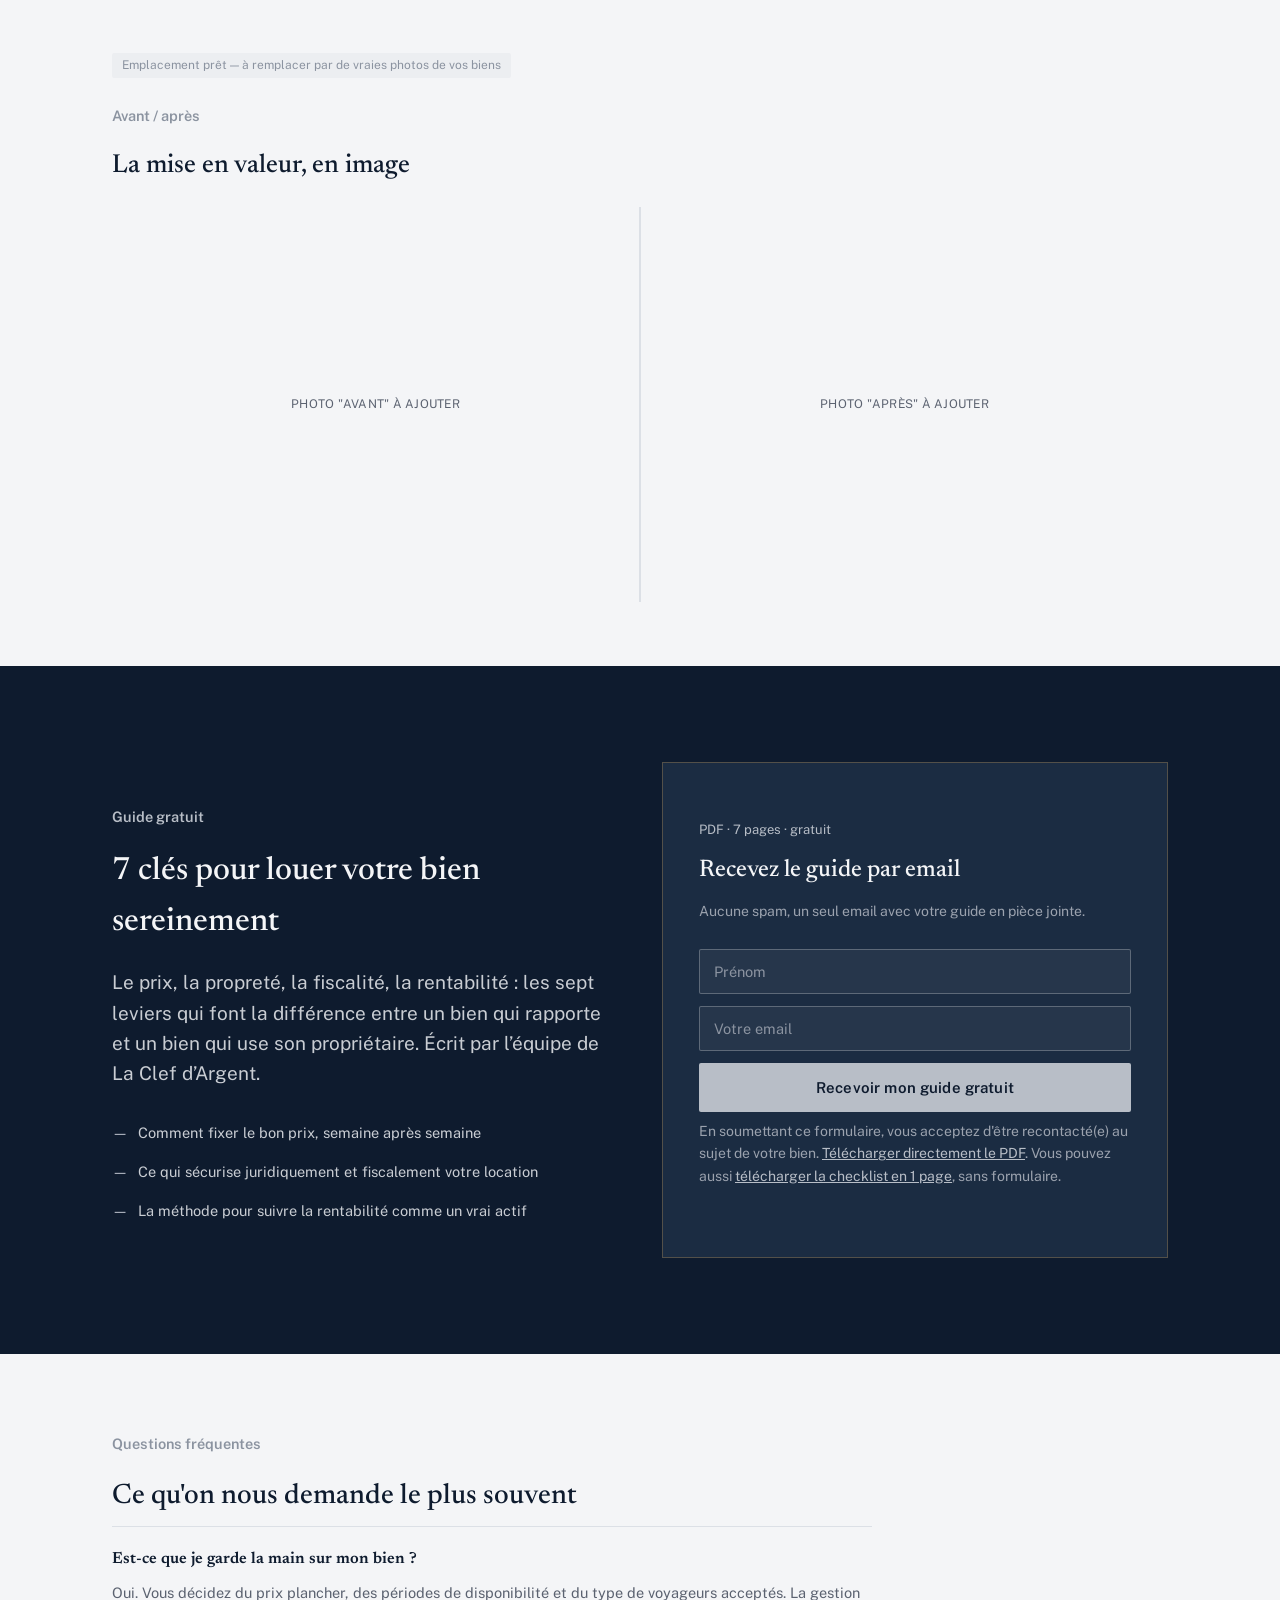
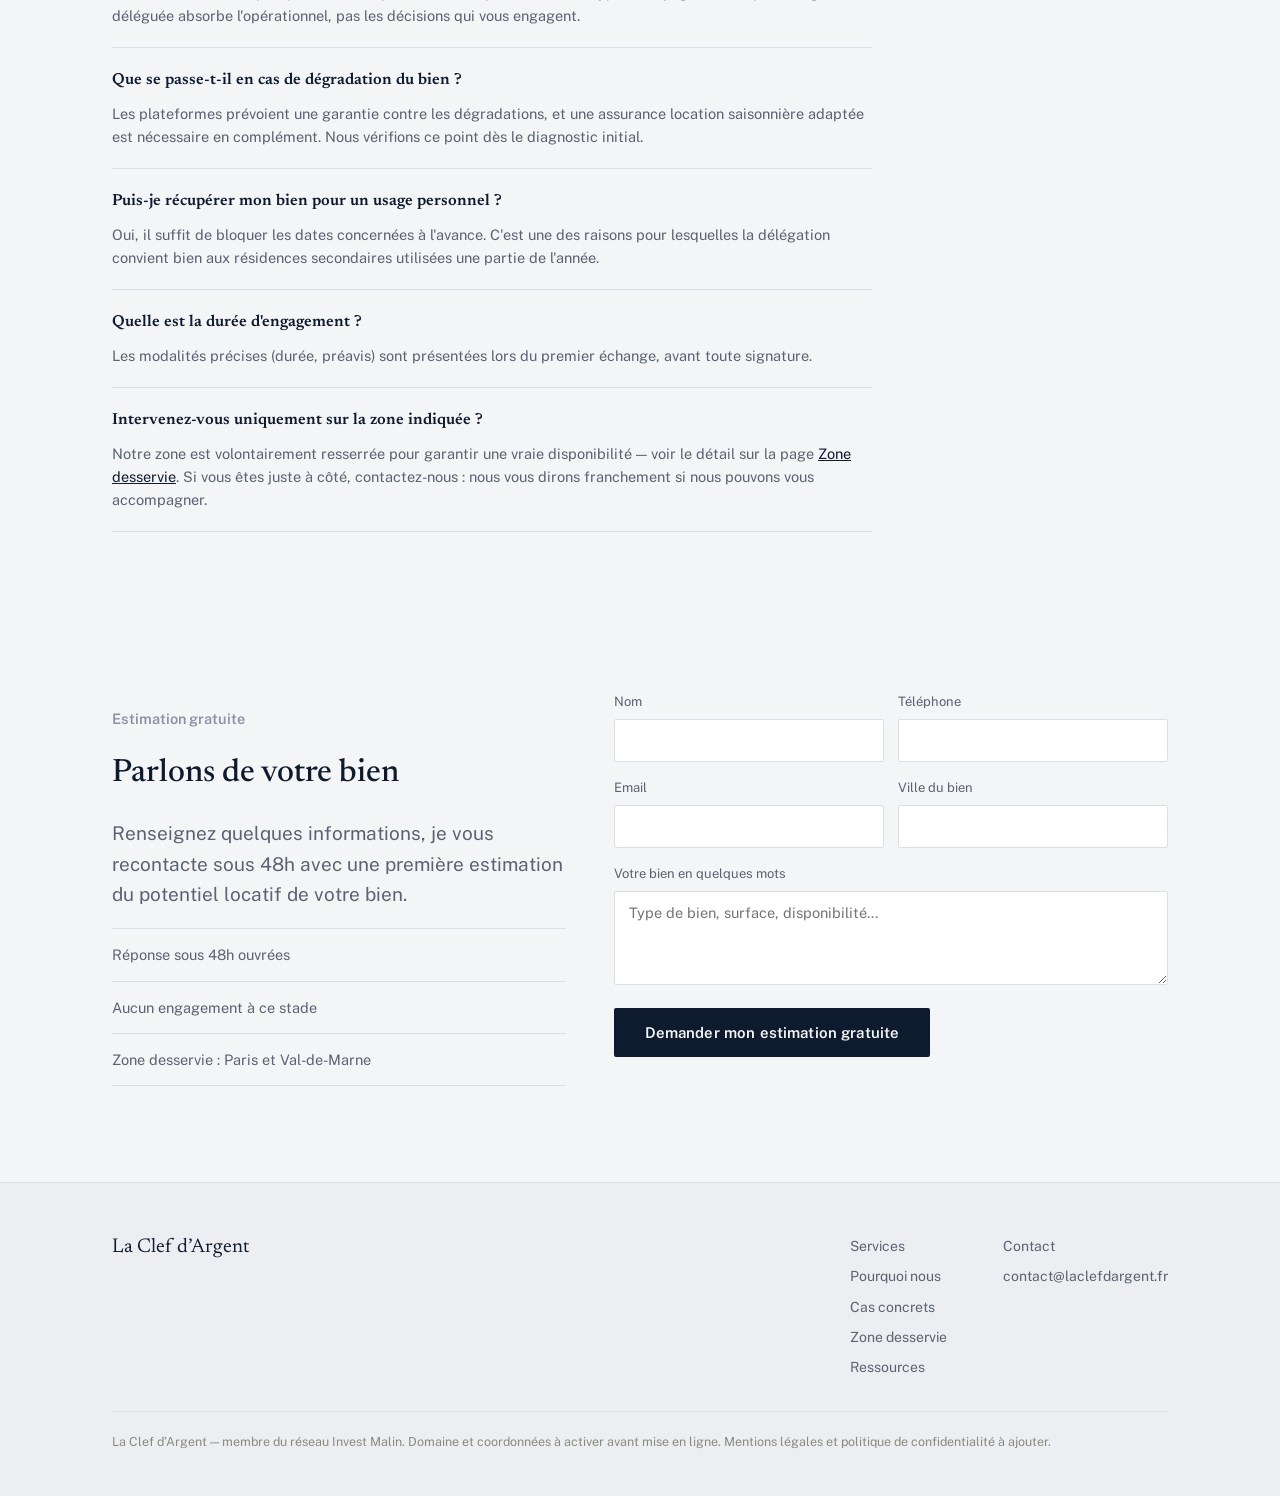
==== commit ae4e5ee2: "Add files via upload" ====
--- a/index.html
+++ b/index.html
@@ -14,9 +14,10 @@
 
 <header>
   <div class="wrap nav">
-    <a href="#top" class="brand"><span class="brand-mark" aria-hidden="true"><svg viewBox="0 0 40 40" width="22" height="22"><circle cx="14" cy="14" r="8" fill="none" stroke="#A98753" stroke-width="3"/><circle cx="14" cy="14" r="3" fill="#A98753"/><rect x="20" y="12" width="17" height="4" fill="#A98753"/><rect x="30" y="16" width="4" height="6" fill="#A98753"/><rect x="24" y="16" width="4" height="8" fill="#A98753"/></svg></span>La Clef d’Argent</a>
+    <a href="#top" class="brand"><span class="brand-mark" aria-hidden="true"><svg viewBox="0 0 40 40" width="22" height="22"><circle cx="14" cy="14" r="8" fill="none" stroke="#B8BEC7" stroke-width="3"/><circle cx="14" cy="14" r="3" fill="#B8BEC7"/><rect x="20" y="12" width="17" height="4" fill="#B8BEC7"/><rect x="30" y="16" width="4" height="6" fill="#B8BEC7"/><rect x="24" y="16" width="4" height="8" fill="#B8BEC7"/></svg></span>La Clef d’Argent</a>
     <nav class="navlinks">
       <a href="services.html">Services</a>
+      <a href="pourquoi-nous.html">Pourquoi nous</a>
       <a href="cas-concrets.html">Cas concrets</a>
       <a href="zone-desservie.html">Zone desservie</a>
       <a href="ressources.html">Ressources</a>
@@ -41,7 +42,7 @@
     <div aria-hidden="true">
       <svg viewBox="0 0 480 460" xmlns="http://www.w3.org/2000/svg" role="img" aria-label="Illustration d'une clé et d'un immeuble">
         <rect x="0" y="0" width="480" height="460" fill="none"/>
-        <g fill="none" stroke="#1B2430" stroke-width="1.4">
+        <g fill="none" stroke="#0E1B2E" stroke-width="1.4">
           <rect x="60" y="120" width="200" height="300" />
           <rect x="90" y="160" width="40" height="55" />
           <rect x="150" y="160" width="40" height="55" />
@@ -52,11 +53,11 @@
           <line x1="260" y1="120" x2="160" y2="60" />
         </g>
         <g transform="translate(300,250) rotate(-25)">
-          <circle cx="0" cy="0" r="34" fill="none" stroke="#A98753" stroke-width="6"/>
-          <circle cx="0" cy="0" r="12" fill="#F5F3EE" stroke="#A98753" stroke-width="2"/>
-          <rect x="30" y="-5" width="90" height="10" fill="#A98753"/>
-          <rect x="95" y="5" width="10" height="18" fill="#A98753"/>
-          <rect x="112" y="5" width="10" height="14" fill="#A98753"/>
+          <circle cx="0" cy="0" r="34" fill="none" stroke="#B8BEC7" stroke-width="6"/>
+          <circle cx="0" cy="0" r="12" fill="#F4F5F7" stroke="#B8BEC7" stroke-width="2"/>
+          <rect x="30" y="-5" width="90" height="10" fill="#B8BEC7"/>
+          <rect x="95" y="5" width="10" height="18" fill="#B8BEC7"/>
+          <rect x="112" y="5" width="10" height="14" fill="#B8BEC7"/>
         </g>
       </svg>
     </div>
@@ -115,6 +116,7 @@
       <p class="kicker">Pourquoi cette conciergerie</p>
       <h2>Une conciergerie qui pilote votre bien avec rigueur</h2>
       <p class="lead">Pas de sous-traitance en cascade, pas de ticket qui se perd dans une file d'attente. Chaque bien confié à La Clef d'Argent est suivi par un interlocuteur unique, avec la même exigence qu'on apporterait à son propre logement : chaque décision — tarification, entretien, disponibilité — est prise en pensant à votre tranquillité réelle, pas seulement à votre taux de remplissage.</p>
+      <p style="margin-top:16px;"><a href="pourquoi-nous.html" style="color:var(--navy); font-weight:600; text-decoration:none;">Voir en détail pourquoi travailler avec nous →</a></p>
     </div>
     <ul class="checklist">
       <li><span class="check-mark">✓</span><span><strong>Suivi mensuel clair</strong> — revenu net, charges et rentabilité, pas de zone grise.</span></li>
@@ -297,6 +299,7 @@
       <div class="footer-cols">
         <div>
           <a href="services.html">Services</a>
+          <a href="pourquoi-nous.html">Pourquoi nous</a>
           <a href="cas-concrets.html">Cas concrets</a>
           <a href="zone-desservie.html">Zone desservie</a>
           <a href="ressources.html">Ressources</a>
--- a/styles.css
+++ b/styles.css
@@ -1,14 +1,14 @@
 :root{
-    --navy:#1B2430;
-    --navy-soft:#2A3444;
-    --bone:#EDEAE2;
-    --bone-2:#F5F3EE;
-    --brass:#A98753;
-    --brass-dark:#8C6E41;
-    --ink:#2B2E33;
-    --ink-soft:#5B6068;
+    --navy:#0E1B2E;
+    --navy-soft:#1B2C42;
+    --bone:#ECEEF1;
+    --bone-2:#F4F5F7;
+    --brass:#B8BEC7;
+    --brass-dark:#8B93A0;
+    --ink:#20242B;
+    --ink-soft:#5B6270;
     --green:#3F4B3B;
-    --line:#DEDACD;
+    --line:#DCE0E6;
     --danger:#9B4A3F;
   }
   *{box-sizing:border-box;}
@@ -229,3 +229,11 @@
 .faq-item p{font-size:14.5px; color:var(--ink-soft); margin:0;}
 
 .placeholder-note{font-size:12px; color:var(--brass-dark); background:var(--bone); display:inline-block; padding:3px 10px; border-radius:2px; margin-bottom:12px;}
+
+/* Comparison table (pourquoi-nous) */
+.compare-table{width:100%; border-collapse:collapse; margin-top:8px;}
+.compare-table th, .compare-table td{padding:14px 16px; text-align:left; font-size:14.5px; border-top:1px solid var(--line);}
+.compare-table thead th{border-top:none; font-size:13px; color:var(--ink-soft); font-weight:600; padding-bottom:10px;}
+.compare-table td:first-child, .compare-table th:first-child{color:var(--ink-soft); width:38%;}
+.compare-table td.col-us{color:var(--navy); font-weight:600;}
+.compare-table td.col-them{color:var(--ink-soft);}
